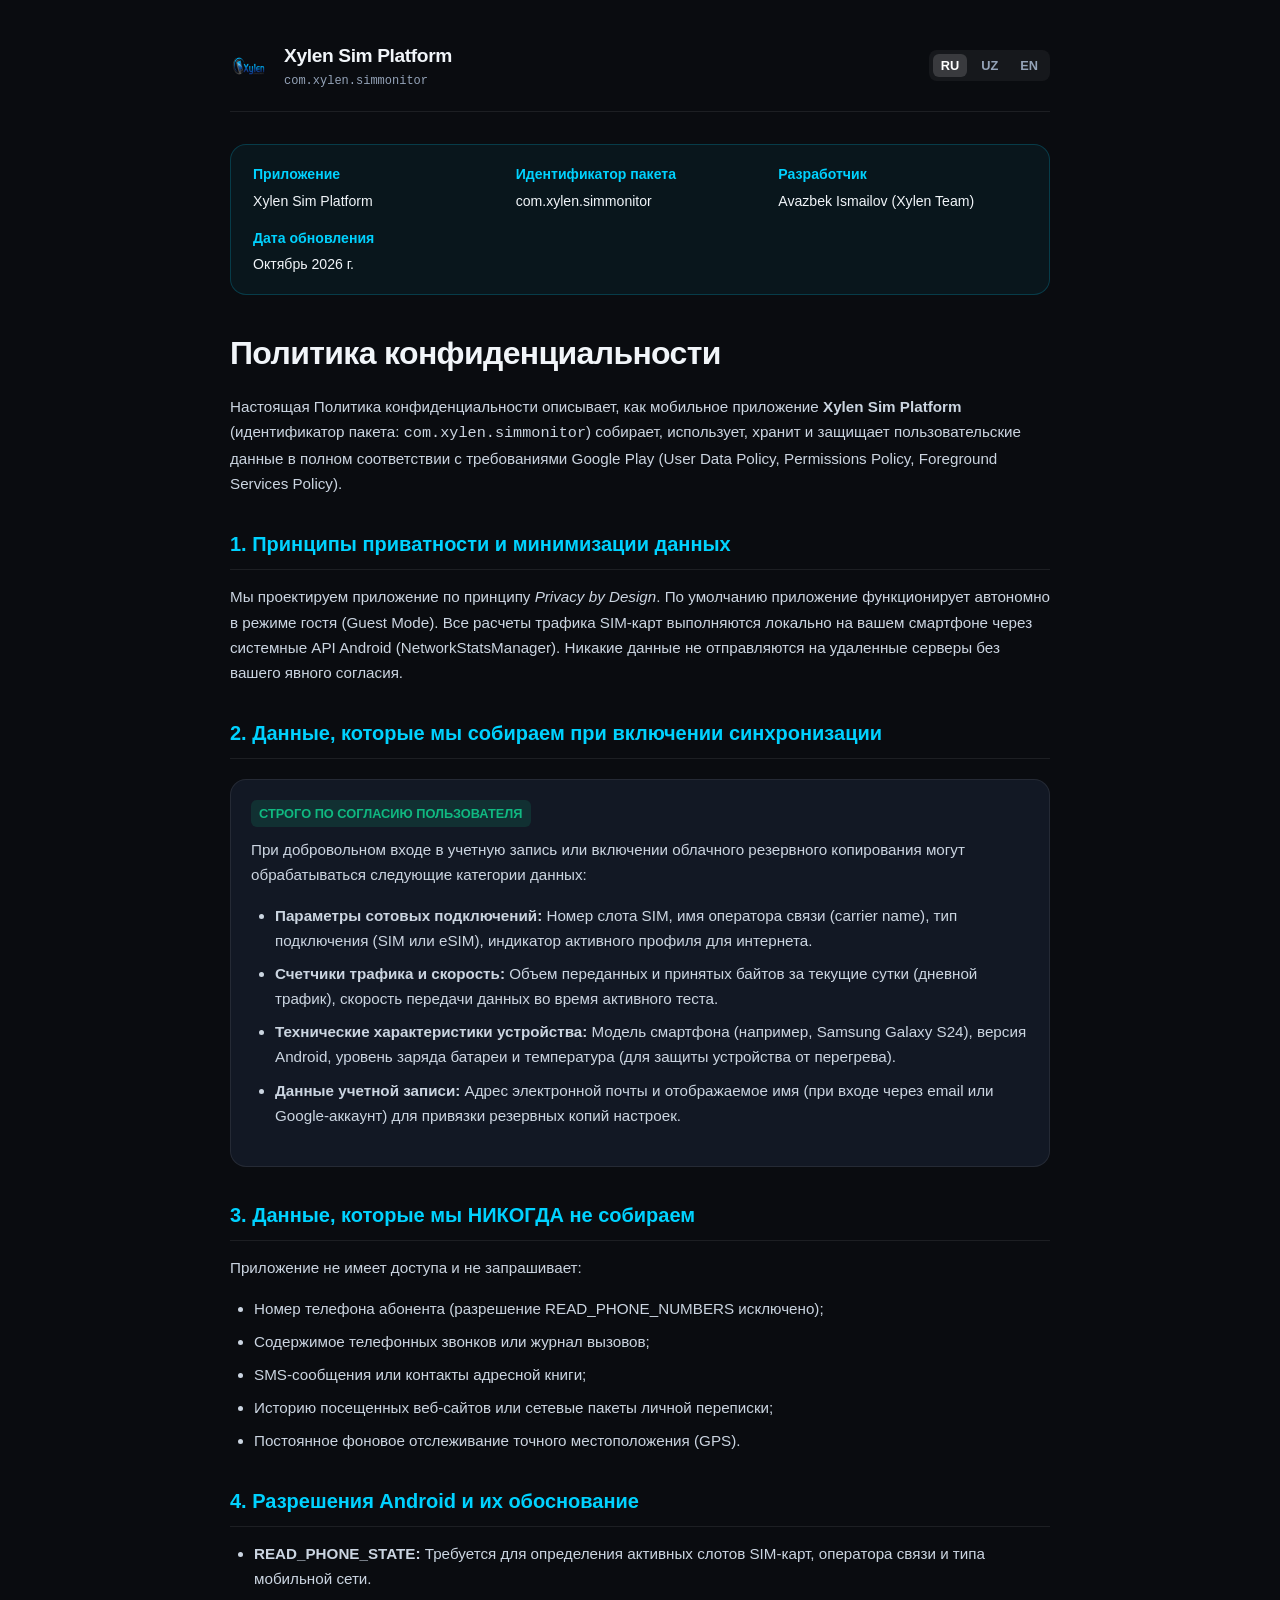
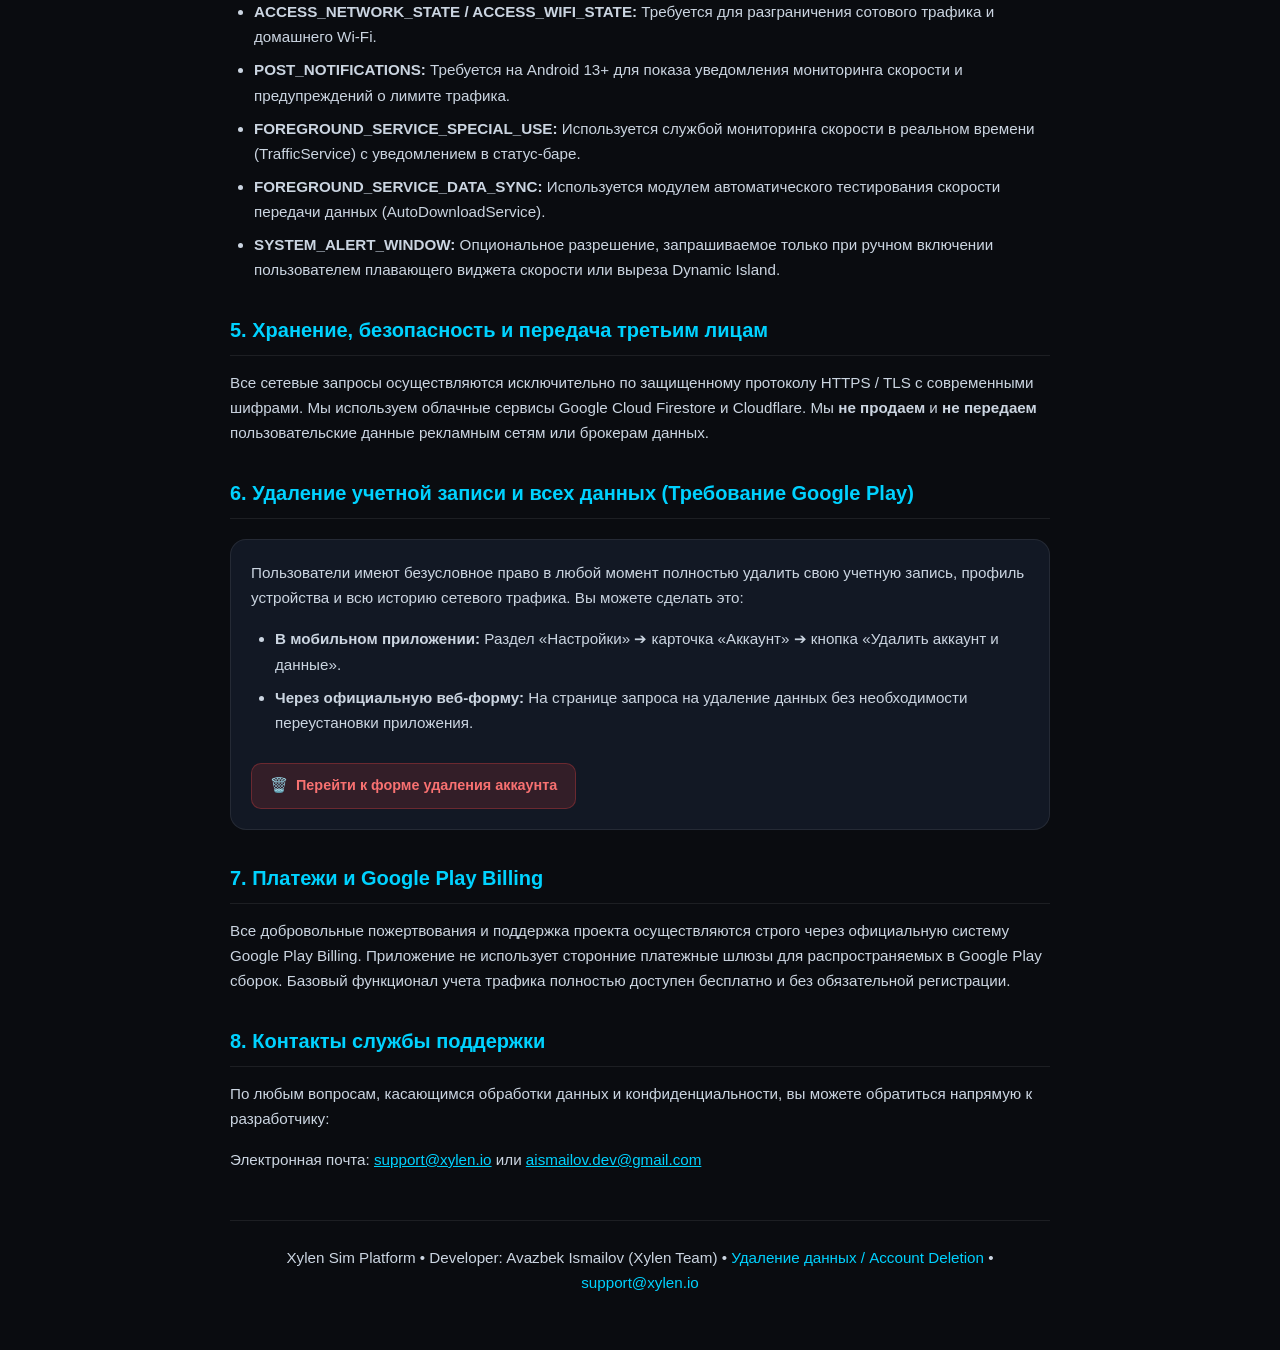
==== privacy.html @ 077a5dad "feat(compliance): add privacy policy, web account deletion flow and gatekeeper bypass for Google Pla" ====
<!DOCTYPE html>
<html lang="ru">
<head>
  <meta charset="UTF-8">
  <meta name="viewport" content="width=device-width, initial-scale=1.0">
  <meta name="theme-color" content="#0A0C10">
  <meta name="description" content="Политика конфиденциальности мобильного приложения Xylen Sim Platform (com.xylen.simmonitor). Полное раскрытие собираемых данных, разрешений и прав пользователей.">
  <title>Политика конфиденциальности • Xylen Sim Platform</title>
  <link rel="icon" type="image/png" href="assets/xylen-icon.png">
  <style>
    :root {
      --bg: #0A0C10;
      --card-bg: #121824;
      --card-border: rgba(255, 255, 255, 0.08);
      --text-main: #F1F5F9;
      --text-muted: #94A3B8;
      --accent-cyan: #00D2FF;
      --accent-green: #10B981;
      --accent-purple: #C084FC;
      --font: -apple-system, BlinkMacSystemFont, "Segoe UI", Roboto, Helvetica, Arial, sans-serif;
    }
    * { box-sizing: border-box; margin: 0; padding: 0; }
    body {
      background-color: var(--bg);
      color: var(--text-main);
      font-family: var(--font);
      min-height: 100vh;
      display: flex;
      flex-direction: column;
      align-items: center;
      padding: 40px 20px;
      line-height: 1.65;
    }
    .container {
      width: 100%;
      max-width: 820px;
    }
    header {
      display: flex;
      align-items: center;
      justify-content: space-between;
      margin-bottom: 32px;
      padding-bottom: 20px;
      border-bottom: 1px solid var(--card-border);
    }
    .brand {
      display: flex;
      align-items: center;
      gap: 12px;
      text-decoration: none;
      color: inherit;
    }
    .brand img {
      width: 42px;
      height: 42px;
      border-radius: 10px;
    }
    .brand-title {
      font-size: 1.2rem;
      font-weight: 800;
      letter-spacing: -0.02em;
    }
    .brand-pkg {
      font-size: 0.75rem;
      color: var(--text-muted);
      font-family: monospace;
    }
    .lang-switch {
      display: flex;
      gap: 6px;
      background: rgba(255,255,255,0.05);
      padding: 4px;
      border-radius: 8px;
    }
    .lang-btn {
      background: none;
      border: none;
      color: var(--text-muted);
      font-size: 0.8rem;
      font-weight: 700;
      padding: 4px 8px;
      border-radius: 6px;
      cursor: pointer;
    }
    .lang-btn.active {
      background: rgba(255,255,255,0.15);
      color: #FFF;
    }
    .meta-card {
      background: rgba(0, 210, 255, 0.05);
      border: 1px solid rgba(0, 210, 255, 0.2);
      border-radius: 16px;
      padding: 18px 22px;
      margin-bottom: 32px;
      display: grid;
      grid-template-columns: repeat(auto-fit, minmax(200px, 1fr));
      gap: 14px;
      font-size: 0.88rem;
    }
    .meta-item strong {
      color: var(--accent-cyan);
      display: block;
      margin-bottom: 3px;
    }
    h1 {
      font-size: 2rem;
      font-weight: 800;
      margin-bottom: 14px;
      letter-spacing: -0.02em;
    }
    h2 {
      font-size: 1.25rem;
      font-weight: 700;
      color: var(--accent-cyan);
      margin: 32px 0 14px 0;
      border-bottom: 1px solid var(--card-border);
      padding-bottom: 8px;
    }
    p {
      color: #CBD5E1;
      margin-bottom: 16px;
      font-size: 0.95rem;
    }
    ul {
      list-style-type: disc;
      padding-left: 24px;
      margin-bottom: 18px;
      color: #CBD5E1;
      font-size: 0.95rem;
    }
    li {
      margin-bottom: 8px;
    }
    .highlight-card {
      background: var(--card-bg);
      border: 1px solid var(--card-border);
      border-radius: 16px;
      padding: 20px;
      margin: 20px 0;
    }
    .green-badge {
      display: inline-block;
      background: rgba(16, 185, 129, 0.15);
      color: var(--accent-green);
      font-size: 0.8rem;
      font-weight: 700;
      padding: 3px 8px;
      border-radius: 6px;
      margin-bottom: 10px;
    }
    .action-btn {
      display: inline-flex;
      align-items: center;
      gap: 8px;
      background: rgba(239, 68, 68, 0.15);
      color: #F87171;
      border: 1px solid rgba(239, 68, 68, 0.3);
      padding: 10px 18px;
      border-radius: 10px;
      text-decoration: none;
      font-weight: 700;
      font-size: 0.9rem;
      margin-top: 10px;
      transition: background 0.2s;
    }
    .action-btn:hover {
      background: rgba(239, 68, 68, 0.25);
    }
    footer {
      margin-top: 48px;
      padding-top: 24px;
      border-top: 1px solid var(--card-border);
      text-align: center;
      font-size: 0.85rem;
      color: var(--text-muted);
    }
    footer a {
      color: var(--accent-cyan);
      text-decoration: none;
    }
    footer a:hover {
      text-decoration: underline;
    }
  </style>
</head>
<body>
  <div class="container">
    <header>
      <a href="/" class="brand">
        <img src="assets/xylen-icon.png" alt="Xylen Sim Platform Logo">
        <div>
          <div class="brand-title">Xylen Sim Platform</div>
          <div class="brand-pkg">com.xylen.simmonitor</div>
        </div>
      </a>
      <div class="lang-switch">
        <button class="lang-btn active" onclick="setLang('ru')">RU</button>
        <button class="lang-btn" onclick="setLang('uz')">UZ</button>
        <button class="lang-btn" onclick="setLang('en')">EN</button>
      </div>
    </header>

    <main id="policy-content">
      <div class="meta-card">
        <div class="meta-item">
          <strong>Приложение</strong>
          Xylen Sim Platform
        </div>
        <div class="meta-item">
          <strong>Идентификатор пакета</strong>
          com.xylen.simmonitor
        </div>
        <div class="meta-item">
          <strong>Разработчик</strong>
          Avazbek Ismailov (Xylen Team)
        </div>
        <div class="meta-item">
          <strong>Дата обновления</strong>
          Октябрь 2026 г.
        </div>
      </div>

      <div id="lang-ru" class="lang-section">
        <h1>Политика конфиденциальности</h1>
        <p>
          Настоящая Политика конфиденциальности описывает, как мобильное приложение <strong>Xylen Sim Platform</strong> (идентификатор пакета: <code>com.xylen.simmonitor</code>) собирает, использует, хранит и защищает пользовательские данные в полном соответствии с требованиями Google Play (User Data Policy, Permissions Policy, Foreground Services Policy).
        </p>

        <h2>1. Принципы приватности и минимизации данных</h2>
        <p>
          Мы проектируем приложение по принципу <em>Privacy by Design</em>. По умолчанию приложение функционирует автономно в режиме гостя (Guest Mode). Все расчеты трафика SIM-карт выполняются локально на вашем смартфоне через системные API Android (NetworkStatsManager). Никакие данные не отправляются на удаленные серверы без вашего явного согласия.
        </p>

        <h2>2. Данные, которые мы собираем при включении синхронизации</h2>
        <div class="highlight-card">
          <span class="green-badge">СТРОГО ПО СОГЛАСИЮ ПОЛЬЗОВАТЕЛЯ</span>
          <p>При добровольном входе в учетную запись или включении облачного резервного копирования могут обрабатываться следующие категории данных:</p>
          <ul>
            <li><strong>Параметры сотовых подключений:</strong> Номер слота SIM, имя оператора связи (carrier name), тип подключения (SIM или eSIM), индикатор активного профиля для интернета.</li>
            <li><strong>Счетчики трафика и скорость:</strong> Объем переданных и принятых байтов за текущие сутки (дневной трафик), скорость передачи данных во время активного теста.</li>
            <li><strong>Технические характеристики устройства:</strong> Модель смартфона (например, Samsung Galaxy S24), версия Android, уровень заряда батареи и температура (для защиты устройства от перегрева).</li>
            <li><strong>Данные учетной записи:</strong> Адрес электронной почты и отображаемое имя (при входе через email или Google-аккаунт) для привязки резервных копий настроек.</li>
          </ul>
        </div>

        <h2>3. Данные, которые мы НИКОГДА не собираем</h2>
        <p>Приложение не имеет доступа и не запрашивает:</p>
        <ul>
          <li>Номер телефона абонента (разрешение READ_PHONE_NUMBERS исключено);</li>
          <li>Содержимое телефонных звонков или журнал вызовов;</li>
          <li>SMS-сообщения или контакты адресной книги;</li>
          <li>Историю посещенных веб-сайтов или сетевые пакеты личной переписки;</li>
          <li>Постоянное фоновое отслеживание точного местоположения (GPS).</li>
        </ul>

        <h2>4. Разрешения Android и их обоснование</h2>
        <ul>
          <li><strong>READ_PHONE_STATE:</strong> Требуется для определения активных слотов SIM-карт, оператора связи и типа мобильной сети.</li>
          <li><strong>ACCESS_NETWORK_STATE / ACCESS_WIFI_STATE:</strong> Требуется для разграничения сотового трафика и домашнего Wi-Fi.</li>
          <li><strong>POST_NOTIFICATIONS:</strong> Требуется на Android 13+ для показа уведомления мониторинга скорости и предупреждений о лимите трафика.</li>
          <li><strong>FOREGROUND_SERVICE_SPECIAL_USE:</strong> Используется службой мониторинга скорости в реальном времени (TrafficService) с уведомлением в статус-баре.</li>
          <li><strong>FOREGROUND_SERVICE_DATA_SYNC:</strong> Используется модулем автоматического тестирования скорости передачи данных (AutoDownloadService).</li>
          <li><strong>SYSTEM_ALERT_WINDOW:</strong> Опциональное разрешение, запрашиваемое только при ручном включении пользователем плавающего виджета скорости или выреза Dynamic Island.</li>
        </ul>

        <h2>5. Хранение, безопасность и передача третьим лицам</h2>
        <p>
          Все сетевые запросы осуществляются исключительно по защищенному протоколу HTTPS / TLS с современными шифрами. Мы используем облачные сервисы Google Cloud Firestore и Cloudflare. Мы <strong>не продаем</strong> и <strong>не передаем</strong> пользовательские данные рекламным сетям или брокерам данных.
        </p>

        <h2>6. Удаление учетной записи и всех данных (Требование Google Play)</h2>
        <div class="highlight-card">
          <p>
            Пользователи имеют безусловное право в любой момент полностью удалить свою учетную запись, профиль устройства и всю историю сетевого трафика. Вы можете сделать это:
          </p>
          <ul>
            <li><strong>В мобильном приложении:</strong> Раздел «Настройки» ➔ карточка «Аккаунт» ➔ кнопка «Удалить аккаунт и данные».</li>
            <li><strong>Через официальную веб-форму:</strong> На странице запроса на удаление данных без необходимости переустановки приложения.</li>
          </ul>
          <a href="delete-account.html" class="action-btn">
            <span>🗑️</span>
            Перейти к форме удаления аккаунта
          </a>
        </div>

        <h2>7. Платежи и Google Play Billing</h2>
        <p>
          Все добровольные пожертвования и поддержка проекта осуществляются строго через официальную систему Google Play Billing. Приложение не использует сторонние платежные шлюзы для распространяемых в Google Play сборок. Базовый функционал учета трафика полностью доступен бесплатно и без обязательной регистрации.
        </p>

        <h2>8. Контакты службы поддержки</h2>
        <p>
          По любым вопросам, касающимся обработки данных и конфиденциальности, вы можете обратиться напрямую к разработчику:
        </p>
        <p>
          Электронная почта: <a href="mailto:support@xylen.io" style="color:var(--accent-cyan);">support@xylen.io</a> или <a href="mailto:aismailov.dev@gmail.com" style="color:var(--accent-cyan);">aismailov.dev@gmail.com</a>
        </p>
      </div>

      <div id="lang-uz" class="lang-section" style="display:none;">
        <h1>Maxfiylik siyosati</h1>
        <p>
          Ushbu Maxfiylik siyosati <strong>Xylen Sim Platform</strong> (paket identifikatori: <code>com.xylen.simmonitor</code>) mobil ilovasi Google Play (User Data Policy) qoidalariga to‘liq rioya qilgan holda foydalanuvchi ma’lumotlarini qanday yig‘ishi, saqlashi va himoya qilishini tavsiflaydi.
        </p>
        <h2>1. Ma'lumotlarni minimallashtirish tamoyili</h2>
        <p>
          Ilova sukut bo‘yicha Mehmon rejimida (Guest Mode) to‘liq avtonom ishlaydi. SIM-karta trafigini hisoblash faqat qurilmaning o‘zida (NetworkStatsManager orqali) amalga oshiriladi. Foydalanuvchining ruxsatisiz hech qanday ma’lumot serverga yuborilmaydi.
        </p>
        <h2>2. Qaysi ma'lumotlar olinadi (Rozilik asosida)</h2>
        <p>Foydalanuvchi ro‘yxatdan o‘tganda yoki bulutli saqlashni yoqqanda quyidagilar qayta ishlanadi:</p>
        <ul>
          <li>SIM slot raqami, aloqa operatori nomi, SIM/eSIM turi, internet uchun faol profil;</li>
          <li>Bugungi kunlik yuklab olish va uzatish trafigi miqdori (baytlarda), tezlik o‘lchovlari;</li>
          <li>Qurilma modeli (masalan, Samsung S24), Android versiyasi, batareya harorati;</li>
          <li>Hisob emaili va foydalanuvchi nomi (sozlamalarni tiklash uchun).</li>
        </ul>
        <h2>3. Biz HECH QACHON to'plamaydigan ma'lumotlar</h2>
        <ul>
          <li>Telefon raqami (READ_PHONE_NUMBERS ruxsati olib tashlangan);</li>
          <li>Qo‘ng‘iroqlar yozuvi yoki kontaktlar;</li>
          <li>SMS xabarlari yoki shaxsiy yozishmalar;</li>
          <li>Doimiy aniq joylashuv (GPS).</li>
        </ul>
        <h2>4. Hisobni va ma'lumotlarni o'chirish</h2>
        <p>Foydalanuvchi o'z hisobini va barcha ma'lumotlarini istalgan vaqtda o'chirishi mumkin:</p>
        <ul>
          <li>Ilova ichida: Sozlamalar ➔ Hisob ➔ «Hisob va barcha ma'lumotlarni o'chirish».</li>
          <li>Veb orqali: Rasmiy veb-forma orqali.</li>
        </ul>
        <a href="delete-account.html" class="action-btn">
          <span>🗑️</span>
          Hisobni o'chirish sahifasiga o'tish
        </a>
      </div>

      <div id="lang-en" class="lang-section" style="display:none;">
        <h1>Privacy Policy</h1>
        <p>
          This Privacy Policy describes how <strong>Xylen Sim Platform</strong> (package ID: <code>com.xylen.simmonitor</code>) collects, uses, maintains, and protects user data in full compliance with the Google Play Developer Distribution Agreement and User Data policies.
        </p>
        <h2>1. Privacy by Design</h2>
        <p>
          By default, the application runs entirely locally in Guest Mode. All cellular data consumption calculations are processed on-device using Android system APIs (NetworkStatsManager). No telemetry or profile data is transmitted to external servers without explicit affirmative user consent.
        </p>
        <h2>2. Information Collected (With User Consent)</h2>
        <p>When you voluntarily sign in or enable cloud synchronization, the following categories of data may be processed:</p>
        <ul>
          <li><strong>Cellular Profile Metadata:</strong> SIM slot index, carrier name, connection type (SIM or eSIM), active data SIM flag.</li>
          <li><strong>Traffic Counters & Speeds:</strong> Daily bytes consumed, session usage deltas, network throughput speeds.</li>
          <li><strong>Device Technical Indicators:</strong> Device hardware model, Android OS version, battery thermal readings to prevent hardware strain.</li>
          <li><strong>Account Credentials:</strong> Email address and profile display name (via email sign-in or Google identity) to associate backup preferences.</li>
        </ul>
        <h2>3. Data We NEVER Collect</h2>
        <ul>
          <li>No telephone numbers (READ_PHONE_NUMBERS permission is excluded);</li>
          <li>No phone call records, recordings, or SMS messages;</li>
          <li>No personal contacts or browsing history;</li>
          <li>No continuous background GPS tracking.</li>
        </ul>
        <h2>4. Account and Data Deletion (Google Play Compliance)</h2>
        <p>
          Users have the right to permanently delete their account, registered devices, and all associated telemetry records at any time:
        </p>
        <ul>
          <li><strong>In-app:</strong> Settings ➔ Account ➔ «Delete Account & All Data».</li>
          <li><strong>Web:</strong> Through the public web deletion form without needing to reinstall the app.</li>
        </ul>
        <a href="delete-account.html" class="action-btn">
          <span>🗑️</span>
          Go to Web Account Deletion Request
        </a>
      </div>
    </main>

    <footer>
      <p>
        Xylen Sim Platform • Developer: Avazbek Ismailov (Xylen Team) • 
        <a href="delete-account.html">Удаление данных / Account Deletion</a> • 
        <a href="mailto:support@xylen.io">support@xylen.io</a>
      </p>
    </footer>
  </div>

  <script>
    function setLang(lang) {
      document.querySelectorAll('.lang-btn').forEach(btn => {
        btn.classList.toggle('active', btn.textContent.toLowerCase() === lang);
      });
      document.querySelectorAll('.lang-section').forEach(sec => {
        sec.style.display = sec.id === ('lang-' + lang) ? 'block' : 'none';
      });
    }
  </script>
</body>
</html>
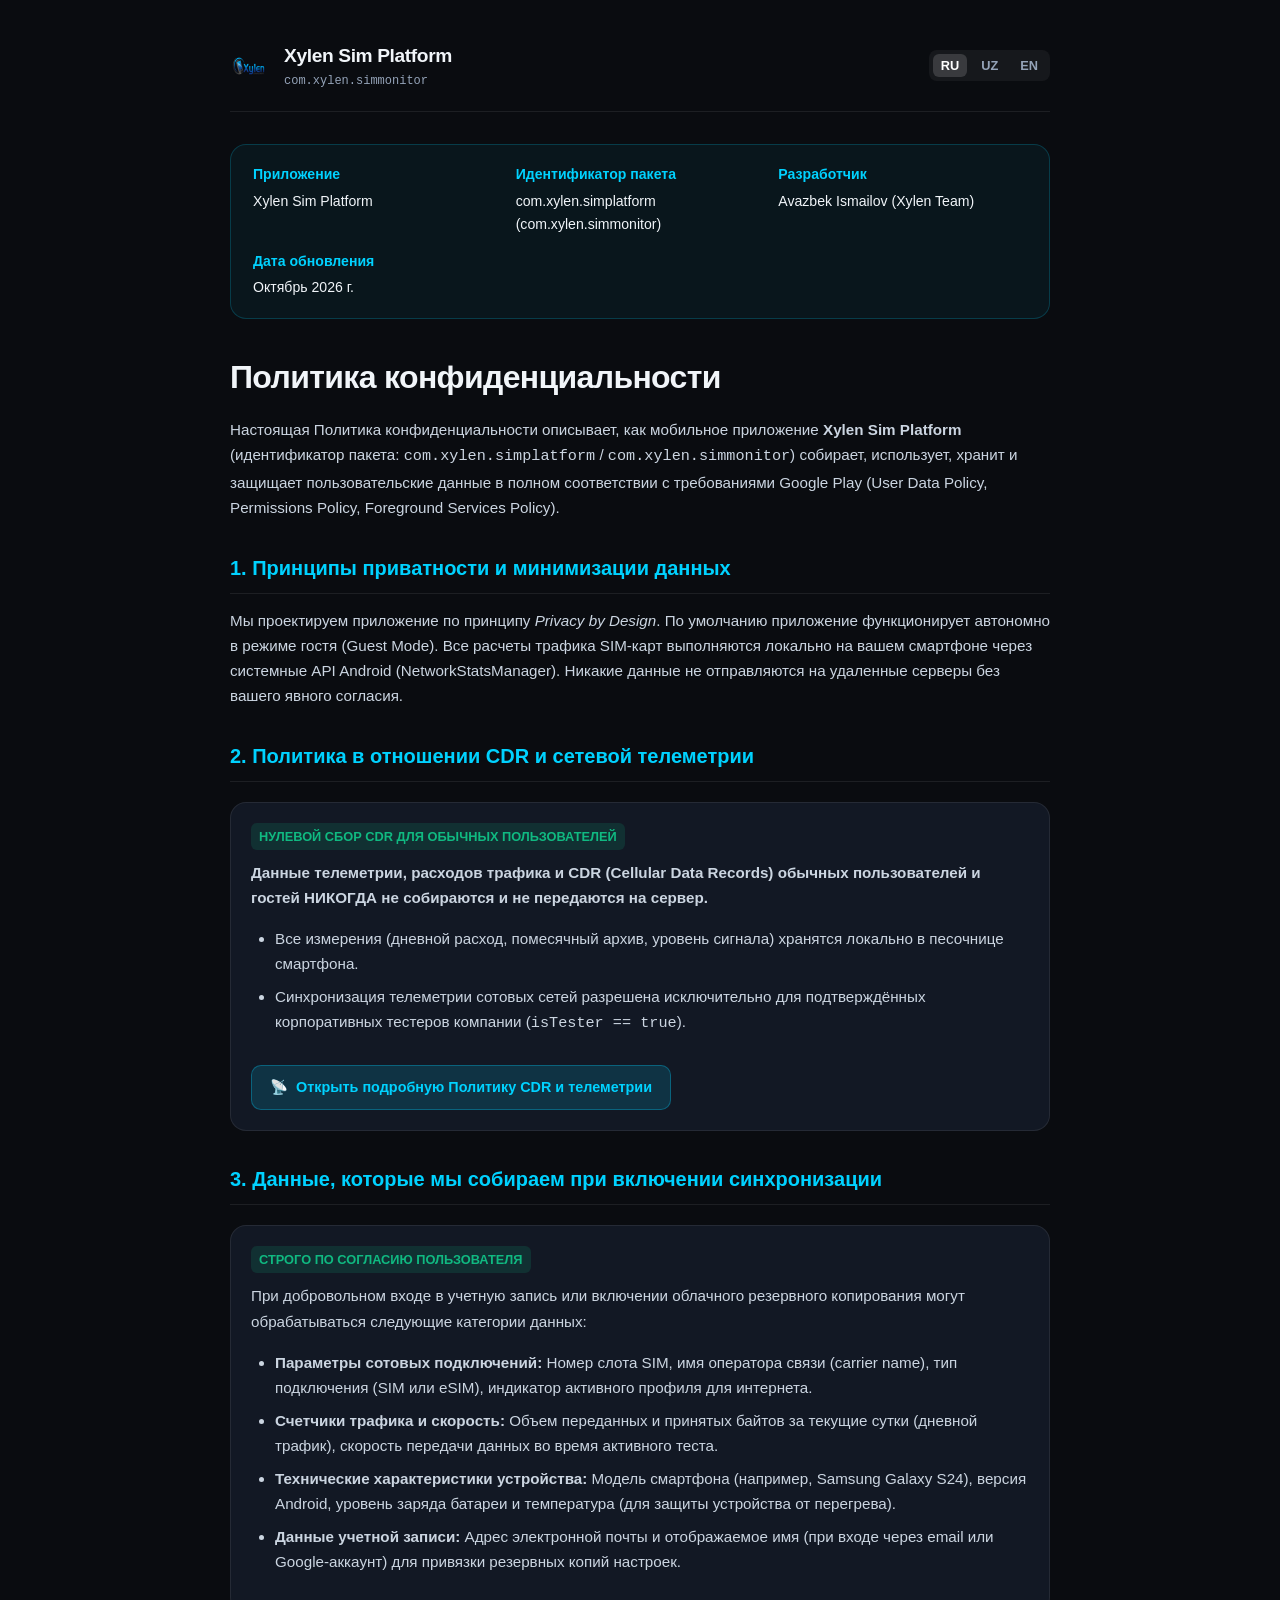
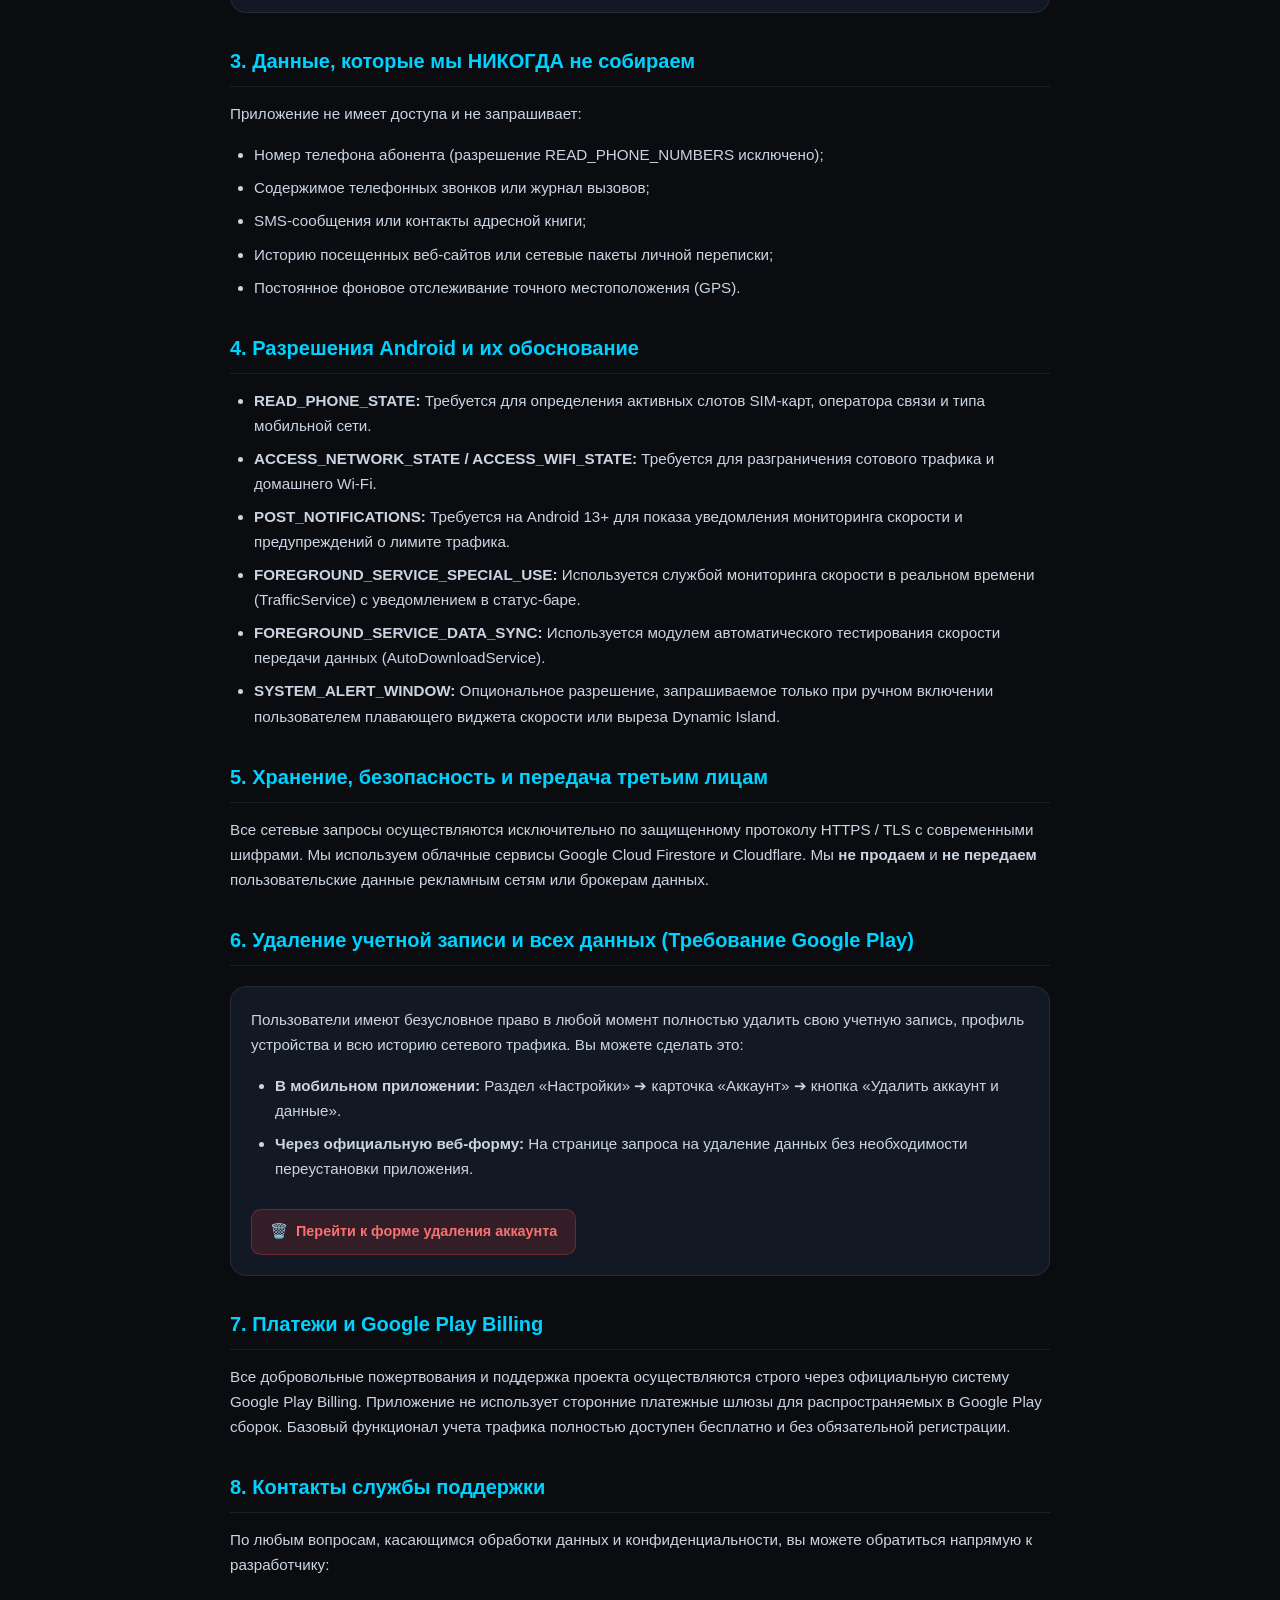
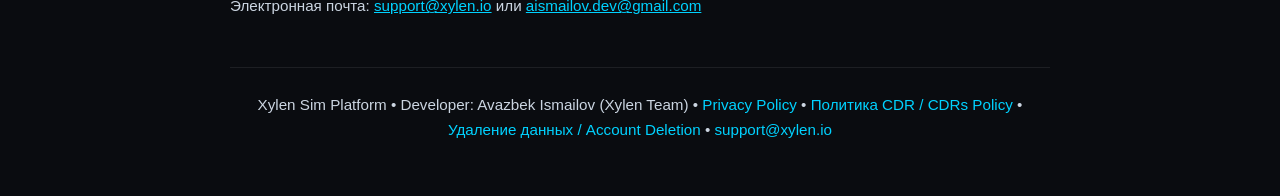
==== commit ceb18700: "feat(legal): add dedicated CDRs and telemetry policy page (cdrs.html) and update privacy policy" ====
--- a/privacy.html
+++ b/privacy.html
@@ -208,7 +208,7 @@
         </div>
         <div class="meta-item">
           <strong>Идентификатор пакета</strong>
-          com.xylen.simmonitor
+          com.xylen.simplatform (com.xylen.simmonitor)
         </div>
         <div class="meta-item">
           <strong>Разработчик</strong>
@@ -223,7 +223,7 @@
       <div id="lang-ru" class="lang-section">
         <h1>Политика конфиденциальности</h1>
         <p>
-          Настоящая Политика конфиденциальности описывает, как мобильное приложение <strong>Xylen Sim Platform</strong> (идентификатор пакета: <code>com.xylen.simmonitor</code>) собирает, использует, хранит и защищает пользовательские данные в полном соответствии с требованиями Google Play (User Data Policy, Permissions Policy, Foreground Services Policy).
+          Настоящая Политика конфиденциальности описывает, как мобильное приложение <strong>Xylen Sim Platform</strong> (идентификатор пакета: <code>com.xylen.simplatform</code> / <code>com.xylen.simmonitor</code>) собирает, использует, хранит и защищает пользовательские данные в полном соответствии с требованиями Google Play (User Data Policy, Permissions Policy, Foreground Services Policy).
         </p>
 
         <h2>1. Принципы приватности и минимизации данных</h2>
@@ -231,7 +231,23 @@
           Мы проектируем приложение по принципу <em>Privacy by Design</em>. По умолчанию приложение функционирует автономно в режиме гостя (Guest Mode). Все расчеты трафика SIM-карт выполняются локально на вашем смартфоне через системные API Android (NetworkStatsManager). Никакие данные не отправляются на удаленные серверы без вашего явного согласия.
         </p>
 
-        <h2>2. Данные, которые мы собираем при включении синхронизации</h2>
+        <h2>2. Политика в отношении CDR и сетевой телеметрии</h2>
+        <div class="highlight-card">
+          <span class="green-badge">НУЛЕВОЙ СБОР CDR ДЛЯ ОБЫЧНЫХ ПОЛЬЗОВАТЕЛЕЙ</span>
+          <p>
+            <strong>Данные телеметрии, расходов трафика и CDR (Cellular Data Records) обычных пользователей и гостей НИКОГДА не собираются и не передаются на сервер.</strong>
+          </p>
+          <ul>
+            <li>Все измерения (дневной расход, помесячный архив, уровень сигнала) хранятся локально в песочнице смартфона.</li>
+            <li>Синхронизация телеметрии сотовых сетей разрешена исключительно для подтверждённых корпоративных тестеров компании (<code>isTester == true</code>).</li>
+          </ul>
+          <a href="cdrs.html" class="action-btn" style="background: rgba(0, 210, 255, 0.15); color: #00D2FF; border-color: rgba(0, 210, 255, 0.3);">
+            <span>📡</span>
+            Открыть подробную Политику CDR и телеметрии
+          </a>
+        </div>
+
+        <h2>3. Данные, которые мы собираем при включении синхронизации</h2>
         <div class="highlight-card">
           <span class="green-badge">СТРОГО ПО СОГЛАСИЮ ПОЛЬЗОВАТЕЛЯ</span>
           <p>При добровольном входе в учетную запись или включении облачного резервного копирования могут обрабатываться следующие категории данных:</p>
@@ -375,6 +391,8 @@
     <footer>
       <p>
         Xylen Sim Platform • Developer: Avazbek Ismailov (Xylen Team) • 
+        <a href="privacy.html">Privacy Policy</a> • 
+        <a href="cdrs.html">Политика CDR / CDRs Policy</a> • 
         <a href="delete-account.html">Удаление данных / Account Deletion</a> • 
         <a href="mailto:support@xylen.io">support@xylen.io</a>
       </p>
